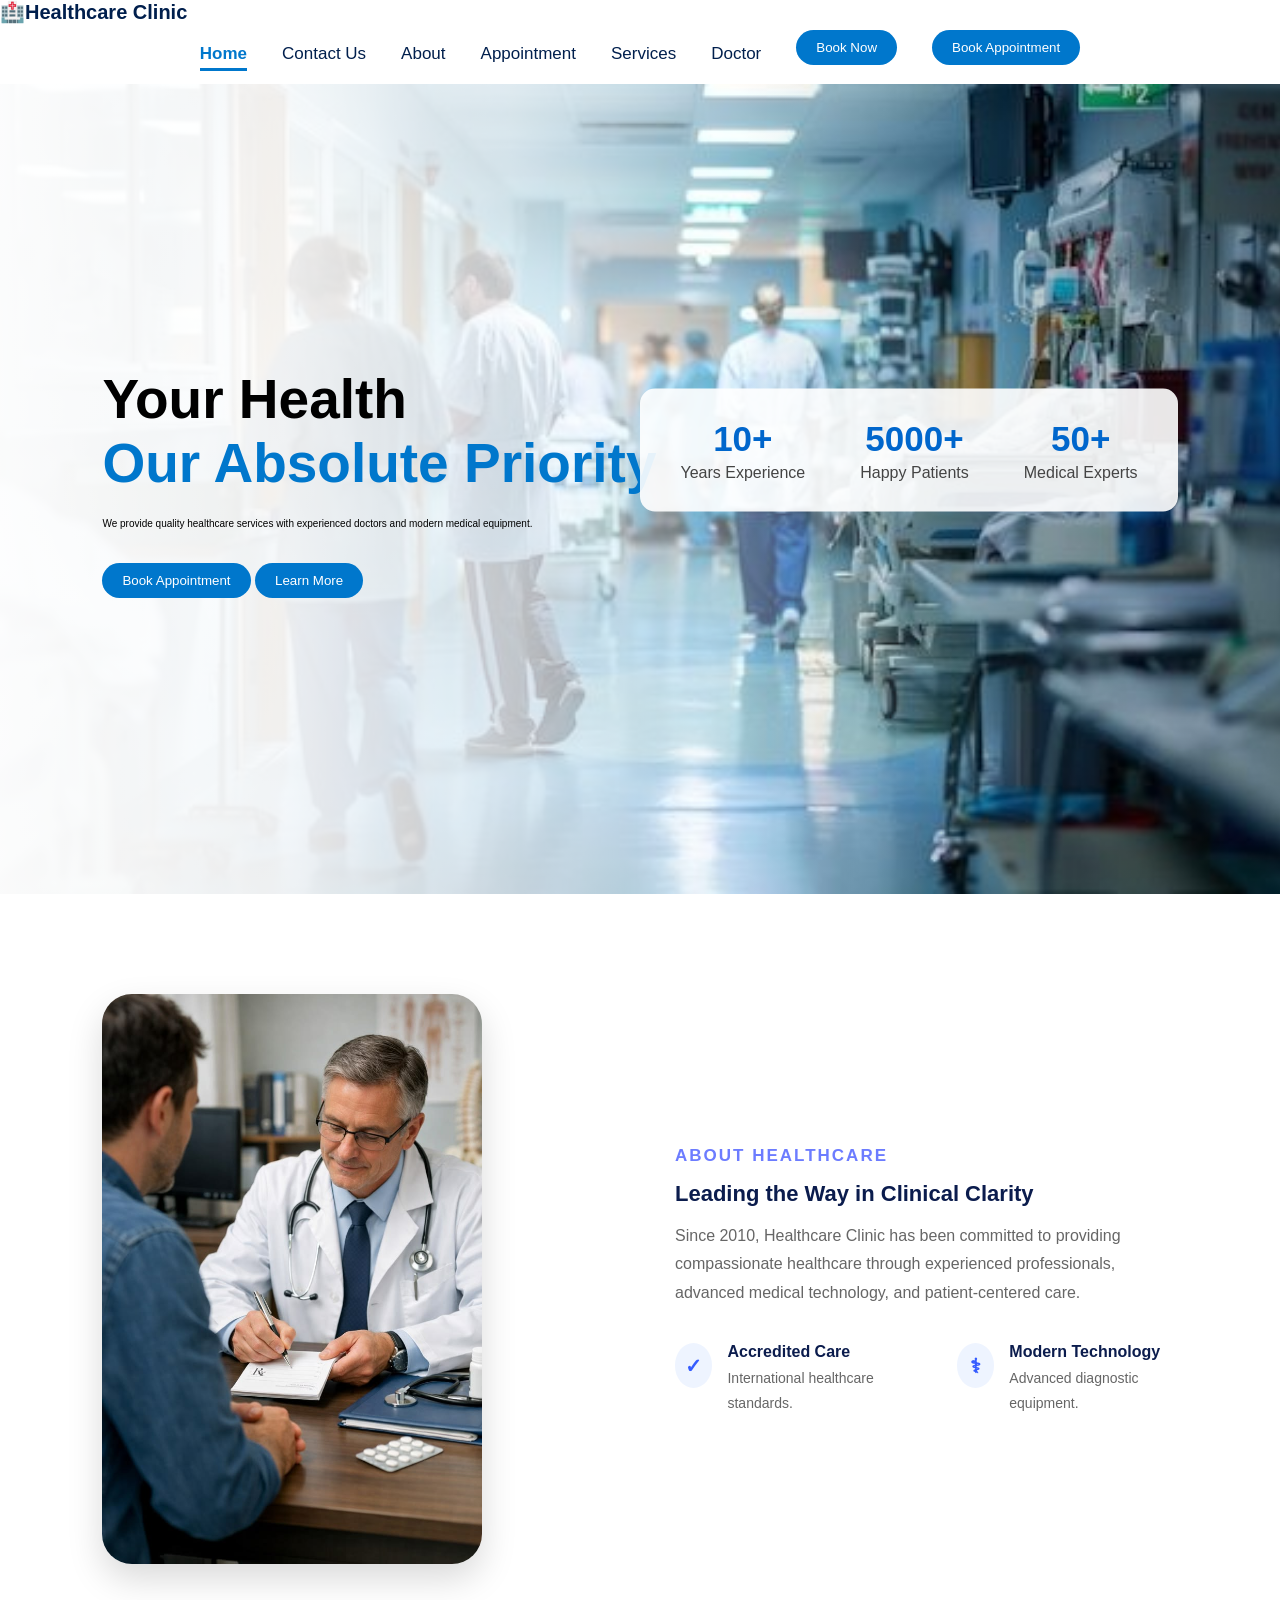
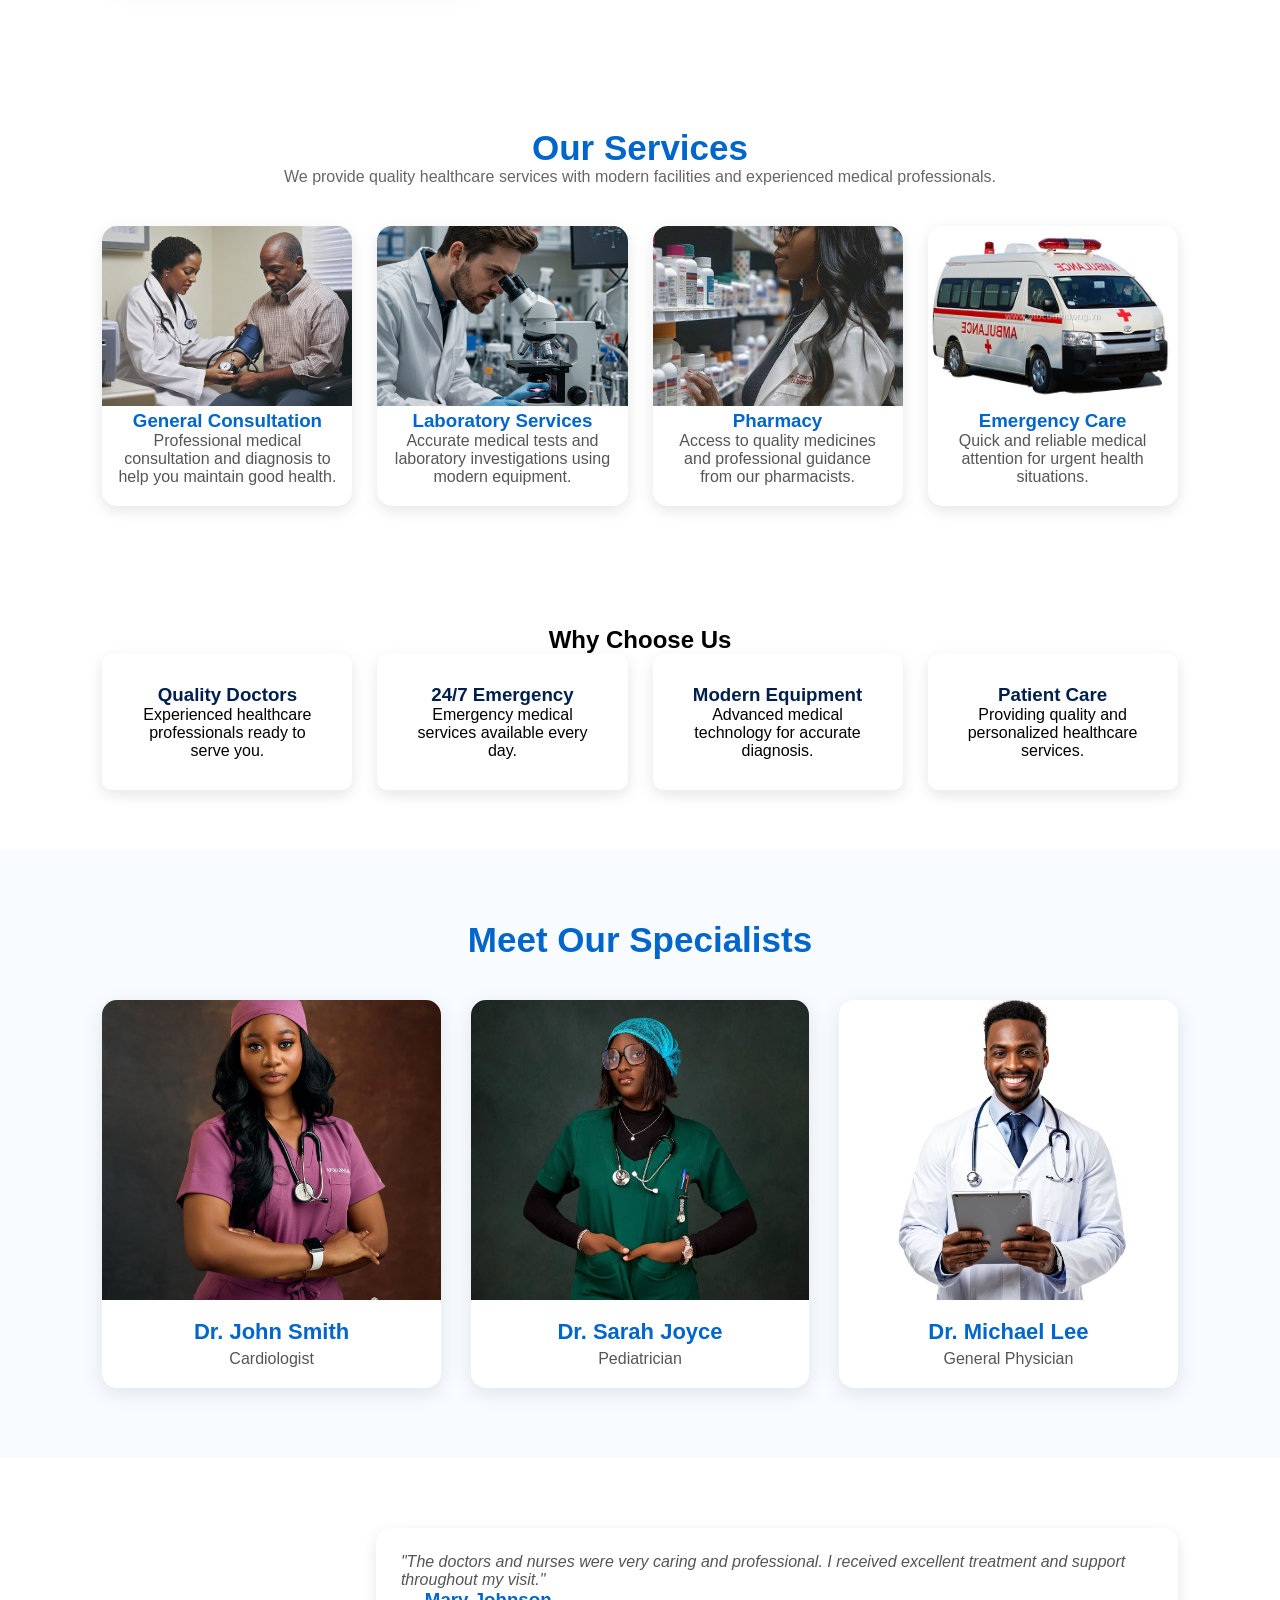
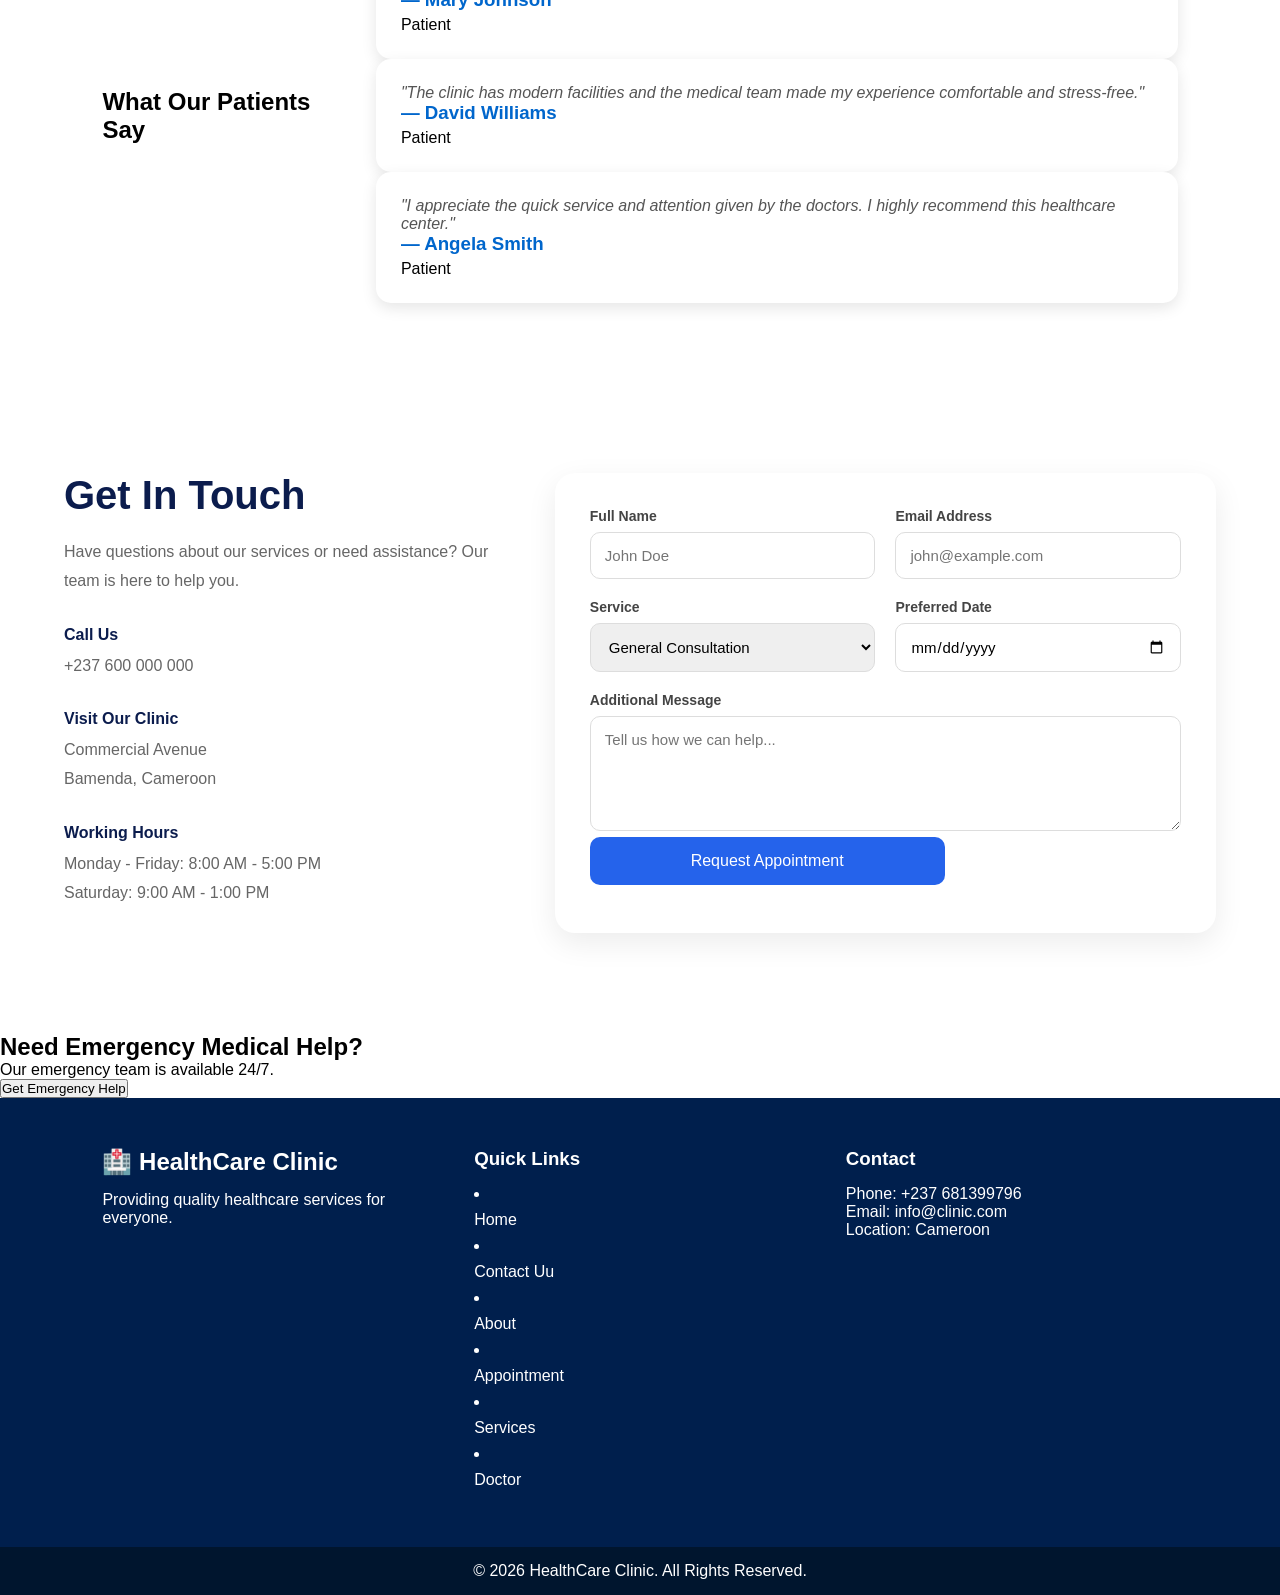
==== index.html @ 5aea4e6e "Update all pages and use javascript on my pages" ====
<!DOCTYPE html>
<html lang="en">
<head>
    <meta charset="UTF-8">
    <meta name="viewport" content="width=device-width, initial-scale=1.0">
    <title>Home</title>
    <link rel="stylesheet" href="/style/style.css">
</head>
<body>
    <div id="header"></div>
    <div id="bookAppointment"></div>

    </div>
    <section class="hero">

    <div class="hero-section">
        <h1><span style="color: black;">Your Health</span><br> Our Absolute  Priority</h1>

        <p>
            We provide quality healthcare services with experienced
            doctors and modern medical equipment.
        </p>

        <button id="BookAppointment" class="btn3">Book Appointment</button>
        <button class="btn3">Learn More</button>
    </div>

    <div class="hero-img">
        
       
    </div>

</section>
<section class="stats">

    <div>
        <h2>10+</h2>
        <p>Years Experience</p>
    </div>

    <div>
        <h2>5000+</h2>
        <p>Happy Patients</p>
    </div>

    <div>
        <h2>50+</h2>
        <p>Medical Experts</p>
    </div>

</section>




    
    <section class="about">

    <div class="about-image">
        <img src="images/consultation2.jpg" alt="Doctor">
    </div>

    <div class="about-content">

        <span class="about-tag">ABOUT HEALTHCARE</span>

        <h2>Leading the Way in Clinical Clarity</h2>

        <p>
            Since 2010, Healthcare Clinic has been committed to providing
            compassionate healthcare through experienced professionals,
            advanced medical technology, and patient-centered care.
        </p>

        <div class="about-features">

            <div class="feature-item">
                <div class="icon">✓</div>

                <div>
                    <h4>Accredited Care</h4>
                    <p>International healthcare standards.</p>
                </div>
            </div>

            <div class="feature-item">
                <div class="icon">⚕</div>

                <div>
                    <h4>Modern Technology</h4>
                    <p>Advanced diagnostic equipment.</p>
                </div>
            </div>

        </div>

    </div>

</section>

<section class="services">

    <h2>Our Services</h2>
    <p class="service-intro">
        We provide quality healthcare services with modern facilities and experienced medical professionals.
    </p>

    <div class="service-container">

        <div class="service-card">
            <img src="images/consultation.jpg" alt="General Consultation">
            <h3>General Consultation</h3>
            <p>
                Professional medical consultation and diagnosis to help you maintain good health.
            </p>
        </div>


        <div class="service-card">
            <img src="images/laboratory.jpg" alt="Laboratory Services">
            <h3>Laboratory Services</h3>
            <p>
                Accurate medical tests and laboratory investigations using modern equipment.
            </p>
        </div>


        <div class="service-card">
            <img src="images/pharmacy.jpg" alt="Pharmacy">
            <h3>Pharmacy</h3>
            <p>
                Access to quality medicines and professional guidance from our pharmacists.
            </p>
        </div>


        <div class="service-card">
            <img src="images/emergency.jpg" alt="Emergency Care">
            <h3>Emergency Care</h3>
            <p>
                Quick and reliable medical attention for urgent health situations.
            </p>
        </div>

    </div>

</section>
<!--Features-->
    <section class="features">

    <h1>Why Choose Us</h1>

    <div class="feature-container">

        <div class="feature">
            <h3> Quality Doctors</h3>
            <p>Experienced healthcare professionals ready to serve you.</p>
        </div>

        <div class="feature">
            <h3> 24/7 Emergency</h3>
            <p>Emergency medical services available every day.</p>
        </div>

        <div class="feature">
            <h3> Modern Equipment</h3>
            <p>Advanced medical technology for accurate diagnosis.</p>
        </div>

        <div class="feature">
            <h3> Patient Care</h3>
            <p>Providing quality and personalized healthcare services.</p>
        </div>

    </div>

</section>
    <section class="doctors">

<h2>Meet Our Specialists</h2>


<div class="doctor-container">


<div class="doctor-card">
<img src="images/ladie.jpg">
<h3>Dr. John Smith</h3>
<p>Cardiologist</p>
</div>


<div class="doctor-card">
<img src="images/pick.jpg">
<h3>Dr. Sarah Joyce</h3>
<p>Pediatrician</p>
</div>


<div class="doctor-card">
<img src="images/doctor michel.jpg">
<h3>Dr. Michael Lee</h3>
<p>General Physician</p>
</div>


</div>

</section>

<section class="testimonials">

    <h2>What Our Patients Say</h2>

    <div class="testimonial-container">

        <div class="testimonial-card">
            <p>
                "The doctors and nurses were very caring and professional.
                I received excellent treatment and support throughout my visit."
            </p>
            <h3>— Mary Johnson</h3>
            <span>Patient</span>
        </div>


        <div class="testimonial-card">
            <p>
                "The clinic has modern facilities and the medical team
                made my experience comfortable and stress-free."
            </p>
            <h3>— David Williams</h3>
            <span>Patient</span>
        </div>


        <div class="testimonial-card">
            <p>
                "I appreciate the quick service and attention given by the
                doctors. I highly recommend this healthcare center."
            </p>
            <h3>— Angela Smith</h3>
            <span>Patient</span>
        </div>

    </div>

</section>
<section class="contact-section">

    <div class="contact-info">

        <h2>Get In Touch</h2>

        <p>
            Have questions about our services or need assistance?
            Our team is here to help you.
        </p>

        <div class="contact-item">
            <h4>Call Us</h4>
            <p>+237 600 000 000</p>
        </div>

        <div class="contact-item">
            <h4>Visit Our Clinic</h4>
            <p>
                Commercial Avenue<br>
                Bamenda, Cameroon
            </p>
        </div>

        <div class="contact-item">
            <h4>Working Hours</h4>
            <p>
                Monday - Friday: 8:00 AM - 5:00 PM<br>
                Saturday: 9:00 AM - 1:00 PM
            </p>
        </div>

    </div>

    <div class="contact-form">

        <form>

            <div class="form-row">

                <div class="form-group">
                    <label>Full Name</label>
                    <input type="text" placeholder="John Doe">
                </div>

                <div class="form-group">
                    <label>Email Address</label>
                    <input type="email" placeholder="john@example.com">
                </div>

            </div>

            <div class="form-row">

                <div class="form-group">
                    <label>Service</label>

                    <select>
                        <option>General Consultation</option>
                        <option>Specialist Appointment</option>
                        <option>Laboratory</option>
                        <option>Pharmacy</option>
                    </select>
                </div>

                <div class="form-group">
                    <label>Preferred Date</label>
                    <input type="date">
                </div>

            </div>

            <div class="form-group">
                <label>Additional Message</label>
                <textarea rows="5" placeholder="Tell us how we can help..."></textarea>
            </div>

            <button type="submit" class="btn">
                Request Appointment
            </button>

        </form>

    </div>

</section>

<section class="emergency">

<h2>Need Emergency Medical Help?</h2>

<p>Our emergency team is available 24/7.</p>

<button>Get Emergency Help</button>

</section>

<div id="footer"></div>



    
    <script>
        const btn = document.getElementById("btn");
btn.addEventListener("click", function(){
    btn.textContent = "Appointment Booked";
    
    btn.style.backgroundColor = "green";
    btn.style.transform = "scale(0.95)";
    setTimeout(() => {
        btn.style.transform ="scale(1)";
        
    }, 150);
})
let heading = document.getElementById("title");
heading.textContent = "Welcome to our Clinic";
    </script>
</body>
<script src="/script/script.js"></script>
    <script src="/script/header.js"></script>
    <script src="/script/layout.js"></script>
    <script src="/script/home.js"></script>
</html>
---- style/style.css ----
:root{
    --pramary-color:#001f4d;
    --secondary-color: #007bff;
    --text-color: #ffffff;

}
.flex{
    display: flex;
    flex-wrap: wrap;
    justify-content: center;
    gap: 30ox;
    text-decoration: none;
    list-style: none;
}
/* Reset */
*{
    margin:0;
    padding:0;
    box-sizing:border-box;
    font-family:Arial, Helvetica, sans-serif;
}

/* Header */
header{
    display:flex;
    justify-content:space-between;
    align-items:center;
    padding:20px 8%;
    background:#fff;
    box-shadow:0 2px 10px rgba(0,0,0,0.1);
    
    top:0;
   
    z-index:1000;
    
}

/* Logo */
.logo{
    font-size:24px;
    font-weight:bold;
    color:var(--pramary-color);
}

/* Navigation */
.navbar{
    flex:1;
    display:flex;
    justify-content:center;
    background:white;
    
    width: 100%;
    height: 60px;
    top: 0;
   
    
}

.nav-links{
    display:flex;
    list-style:none;
    gap:35px;
    align-items:center;
    
}

.nav-links li{
    list-style:none;
}

.nav-links a{
    text-decoration:none;
    color:var(--pramary-color);
    font-size:17px;
    font-weight:500;
    transition:0.3s;
}

.nav-links a:hover{
    color:#0077cc;
}
.nav-links a.active{
    color:#0077cc;
    font-weight:bold;
    border-bottom:3px solid #0077cc;
    padding-bottom:5px;
}

/* Button */
.btn{
    background-color: var(--secondary-color);
    color:var(--text-color);
    border:none;
    padding:10px 20px;
    border-radius:30px;
    font: size 10px;px;
    cursor:pointer;
    transition:0.3s;
    justify-content: flex-end;
    margin-bottom: 13px;
}
.btn3{
    background:#0077cc;
    border:none;
    padding:10px 20px;
    border-radius:30px;
    font: size 10px;px;
    cursor:pointer;
    color: white;
    margin-bottom: 13px;
}

.btn:hover{
    background:#005fa3;
    transform:scale(1.05);
}
.hero {
    height: 90vh;

    background:
        linear-gradient(
            90deg,
            rgba(255,255,255,0.98) 0%,
            rgba(255,255,255,0.92) 22%,
            rgba(255,255,255,0.75) 40%,
            rgba(255,255,255,0.35) 58%,
            rgba(0,0,0,0.15) 75%,
            rgba(0,0,0,0.30) 100%
        ),
        url("../images/bannaer\ 3.jpg");

    background-size: cover;
    background-position: center;
    background-repeat: no-repeat;

    display: flex;
    align-items: center;
    padding: 0 8%;
}

.hero-section{
    max-width:600px;
}

.hero-section h1{
    font-size:55px;
    color:#0077cc;
    margin-bottom:20px;
}

.hero-section p{
    font-size:10px;
    color:black;
    line-height:1.8;
    margin-bottom:30px;
}
.stats {
    position: absolute;
    right: 8%;
    top: 50%;
    transform: translateY(-50%);

    display: flex;
    gap: 15px;

    background: rgba(255,255,255,0.9);
    padding: 20px;
    border-radius: 15px;
}


.stats div {
    text-align: center;
    padding: 10px 20px;
}


.stats h2 {
    color: #0066cc;
    font-size: 35px;
    margin: 0;
}


.stats p {
    color: #444;
    margin-top: 5px;
}

.about{
    display:flex;
    align-items:center;
    justify-content:space-between;
    gap:70px;
    padding:100px 8%;
    background:#fff;
}

.about-image{
    flex:1;
}

.about-image img{
    width:100%;
    max-width:380px;
    border-radius:30px;
    box-shadow:0 15px 35px rgba(0,0,0,.15);
    height: auto;
}

.about-content{
    flex:1;
}

.about-tag{
    color:#6c7cff;
    font-size:17px;
    font-weight:bold;
    letter-spacing:2px;
}

.about-content h2{
    font-size:22px;
    color:#0b1c4d;
    margin:15px 0;
}

.about-content p{
    color:#666;
    line-height:1.8;
    margin-bottom:35px;
}

.about-features{
    display:flex;
    gap:50px;
}

.feature-item{
    display:flex;
    gap:15px;
    align-items:flex-start;
}

.icon{
    width:45px;
    height:45px;
    background:#eef4ff;
    color:#355CFF;
    border-radius:50%;
    display:flex;
    justify-content:center;
    align-items:center;
    font-weight:bold;
    font-size:20px;
}

.feature-item h4{
    color:#0b1c4d;
    margin-bottom:5px;
}

.feature-item p{
    font-size:14px;
    margin:0;
}
.services {
    padding: 60px 8%;
    text-align: center;
}


.services h2 {
    font-size: 35px;
    color: #0066cc;
}


.service-intro {
    color: #666;
    margin-bottom: 40px;
}


.service-container {
    display: grid;
    grid-template-columns: repeat(4, 1fr);
    gap: 25px;
}


.service-card {
    background: white;
    border-radius: 15px;
    overflow: hidden;
    box-shadow: 0 5px 15px rgba(0,0,0,0.1);
    transition: 0.3s;
}


.service-card:hover {
    transform: translateY(-10px);
}


.service-card img {
    width: 100%;
    height: 180px;
    object-fit: cover;
}


.service-card h3 {
    color: #0066cc;
}


.service-card p {
    padding: 0 15px 20px;
    color: #555;
}
.doctors {
    padding: 70px 8%;
    text-align: center;
    background: #f8fbff;
}

.doctors h2 {
    font-size: 35px;
    color: #0066cc;
    margin-bottom: 40px;
}


.doctor-container {
    display: grid;
    grid-template-columns: repeat(3, 1fr);
    gap: 30px;
}


.doctor-card {
    background: white;
    border-radius: 15px;
    overflow: hidden;
    box-shadow: 0 5px 20px rgba(0,0,0,0.1);
    transition: 0.3s;
}


.doctor-card:hover {
    transform: translateY(-10px);
}


.doctor-card img {
    width: 100%;
    height: 300px;
    object-fit: cover;
}


.doctor-card h3 {
    color: #0066cc;
    font-size: 22px;
    margin: 15px 0 5px;
}


.doctor-card p {
    color: #555;
    font-size: 16px;
    margin-bottom: 20px;
}
.features{
    padding:60px 8%;
    text-align:center;
}


.feature-container{
    display:grid;
    grid-template-columns:repeat(4,1fr);
    gap:25px;
}


.feature{
    background:white;
    padding:30px;
    border-radius:10px;
    box-shadow:0 5px 15px rgba(0,0,0,0.1);
    transition:0.3s;
}


.feature:hover{
    transform:translateY(-10px);
}


.feature h3{
    color:#001f4d;
}

.testimonials {
    padding: 70px 8%;
    display: flex;
    align-items: center;
    gap: 50px;
}



.testimonial-title {
    width: 40%;
}

.testimonial-title h2 {
    font-size: 15px;
    color: #0066cc;
}

.testimonial-title p {
    color: #555;
    line-height: 1.6;
}



.testimonial-content {
    width: 60%;
    display: flex;
    gap: 20px;
}


.testimonial-card {
    background: white;
    padding: 25px;
    border-radius: 15px;
    box-shadow: 0 5px 15px rgba(0,0,0,0.1);
}


.testimonial-card p {
    font-style: italic;
    color: #555;
}


.testimonial-card h3 {
    color: #0066cc;
    margin-bottom: 5px;
}
.contact-section{
    width:90%;
    max-width:1200px;
    margin:100px auto;
    display:grid;
    grid-template-columns:1fr 1.5fr;
    gap:50px;
    align-items:start;
}

.contact-info h2{
    font-size:40px;
    color:#0b1c4d;
    margin-bottom:20px;
}

.contact-info p{
    color:#666;
    line-height:1.8;
}

.contact-item{
    margin-top:30px;
}

.contact-item h4{
    color:#0b1c4d;
    margin-bottom:8px;
}

.contact-form{
    background:#fff;
    padding:35px;
    border-radius:20px;
    box-shadow:0 10px 30px rgba(0,0,0,.08);
}

.form-row{
    display:grid;
    grid-template-columns:1fr 1fr;
    gap:20px;
    margin-bottom:20px;
}

.form-group{
    display:flex;
    flex-direction:column;
}

.form-group label{
    font-size:14px;
    font-weight:600;
    margin-bottom:8px;
    color:#444;
}

.form-group input,
.form-group select,
.form-group textarea{
    padding:14px;
    border:1px solid #ddd;
    border-radius:10px;
    font-size:15px;
    outline:none;
}

.form-group input:focus,
.form-group select:focus,
.form-group textarea:focus{
    border-color:#2563eb;
}

.btn{
    width: 60%;
    padding:15px;
    border:none;
    background:#2563eb;
    color:white;
    font-size:16px;
    border-radius:10px;
    cursor:pointer;
    justify-content: flex-end;
    margin-top: 6px;
}

.btn:hover{
    background:#1d4ed8;
}



.footer-container{
    display:flex;
    justify-content:space-between;
    gap:40px;
    padding:50px 8%;
    background:#001f4d;
    color:white;
}


.footer-section{
    flex:1;
}


.footer-section h2,
.footer-section h3{
    margin-bottom:15px;
}


.footer-section a{
    display:block;
    color:white;
    text-decoration:none;
    margin:8px 0;
}


.footer-section a:hover{
    color:#00bfff;
}


.footer-bottom{
    text-align:center;
    background:#00152e;
    color:white;
    padding:15px;
}




/* Tablets */
@media (max-width: 1024px){

    header{
        padding:20px 5%;
    }

    .nav-links{
        gap:20px;
    }


    .hero{
        height:auto;
        min-height:80vh;
        padding:60px 5%;
    }


    .hero-section h1{
        font-size:45px;
    }


    .stats{
        position:relative;
        right:auto;
        top:auto;
        transform:none;
        margin-top:30px;
        flex-wrap:wrap;
    }


    .about{
        padding:70px 5%;
        gap:40px;
    }


    .service-container{
        grid-template-columns:repeat(2,1fr);
    }


    .doctor-container{
        grid-template-columns:repeat(2,1fr);
    }


    .feature-container{
        grid-template-columns:repeat(2,1fr);
    }


    .contact-section{
        width:90%;
    }

}


/* Mobile Devices */
@media(max-width:768px){


    /* Header */

    header{
        flex-direction:column;
        gap:20px;
        padding:20px;
    }


    .navbar{
        height:auto;
    }


    .nav-links{
        flex-direction:column;
        gap:15px;
    }


    /* Hero */

    .hero{
        height:auto;
        padding:60px 20px;
        text-align:center;
    }


    .hero-section{
        max-width:100%;
    }


    .hero-section h1{
        font-size:35px;
    }


    .hero-section p{
        font-size:16px;
    }


    .stats{
        display:flex;
        flex-direction:column;
        width:100%;
    }



    /* About */

    .about{
        flex-direction:column;
        text-align:center;
        padding:50px 20px;
    }


    .about-image img{
        max-width:100%;
    }


    .about-features{
        flex-direction:column;
        gap:20px;
    }



    /* Services */

    .services{
        padding:50px 20px;
    }


    .service-container{
        grid-template-columns:1fr;
    }


    .service-card img{
        height:220px;
    }



    /* Doctors */

    .doctors{
        padding:50px 20px;
    }


    .doctor-container{
        grid-template-columns:1fr;
    }


    .doctor-card img{
        height:280px;
    }



    /* Features */

    .features{
        padding:50px 20px;
    }


    .feature-container{
        grid-template-columns:1fr;
    }



    /* Testimonials */

    .testimonials{
        flex-direction:column;
        padding:50px 20px;
    }


    .testimonial-title,
    .testimonial-content{
        width:100%;
    }


    .testimonial-content{
        flex-direction:column;
    }



    /* Contact */

    .contact-section{
        grid-template-columns:1fr;
        margin:50px auto;
    }


    .contact-info h2{
        font-size:30px;
    }


    .form-row{
        grid-template-columns:1fr;
    }


    .btn{
        width:100%;
    }



    /* Footer */

    .footer-container{
        flex-direction:column;
        text-align:center;
        padding:40px 20px;
    }


    .footer-section a{
        text-align:center;
    }


}



/* Small phones */

@media(max-width:480px){


    .logo{
        font-size:20px;
    }


    .hero-section h1{
        font-size:28px;
    }


    .services h2,
    .doctors h2{
        font-size:28px;
    }


    .service-card,
    .doctor-card,
    .feature{
        width:100%;
    }


    .contact-form{
        padding:20px;
    }


    .footer-bottom{
        font-size:14px;
    }

}
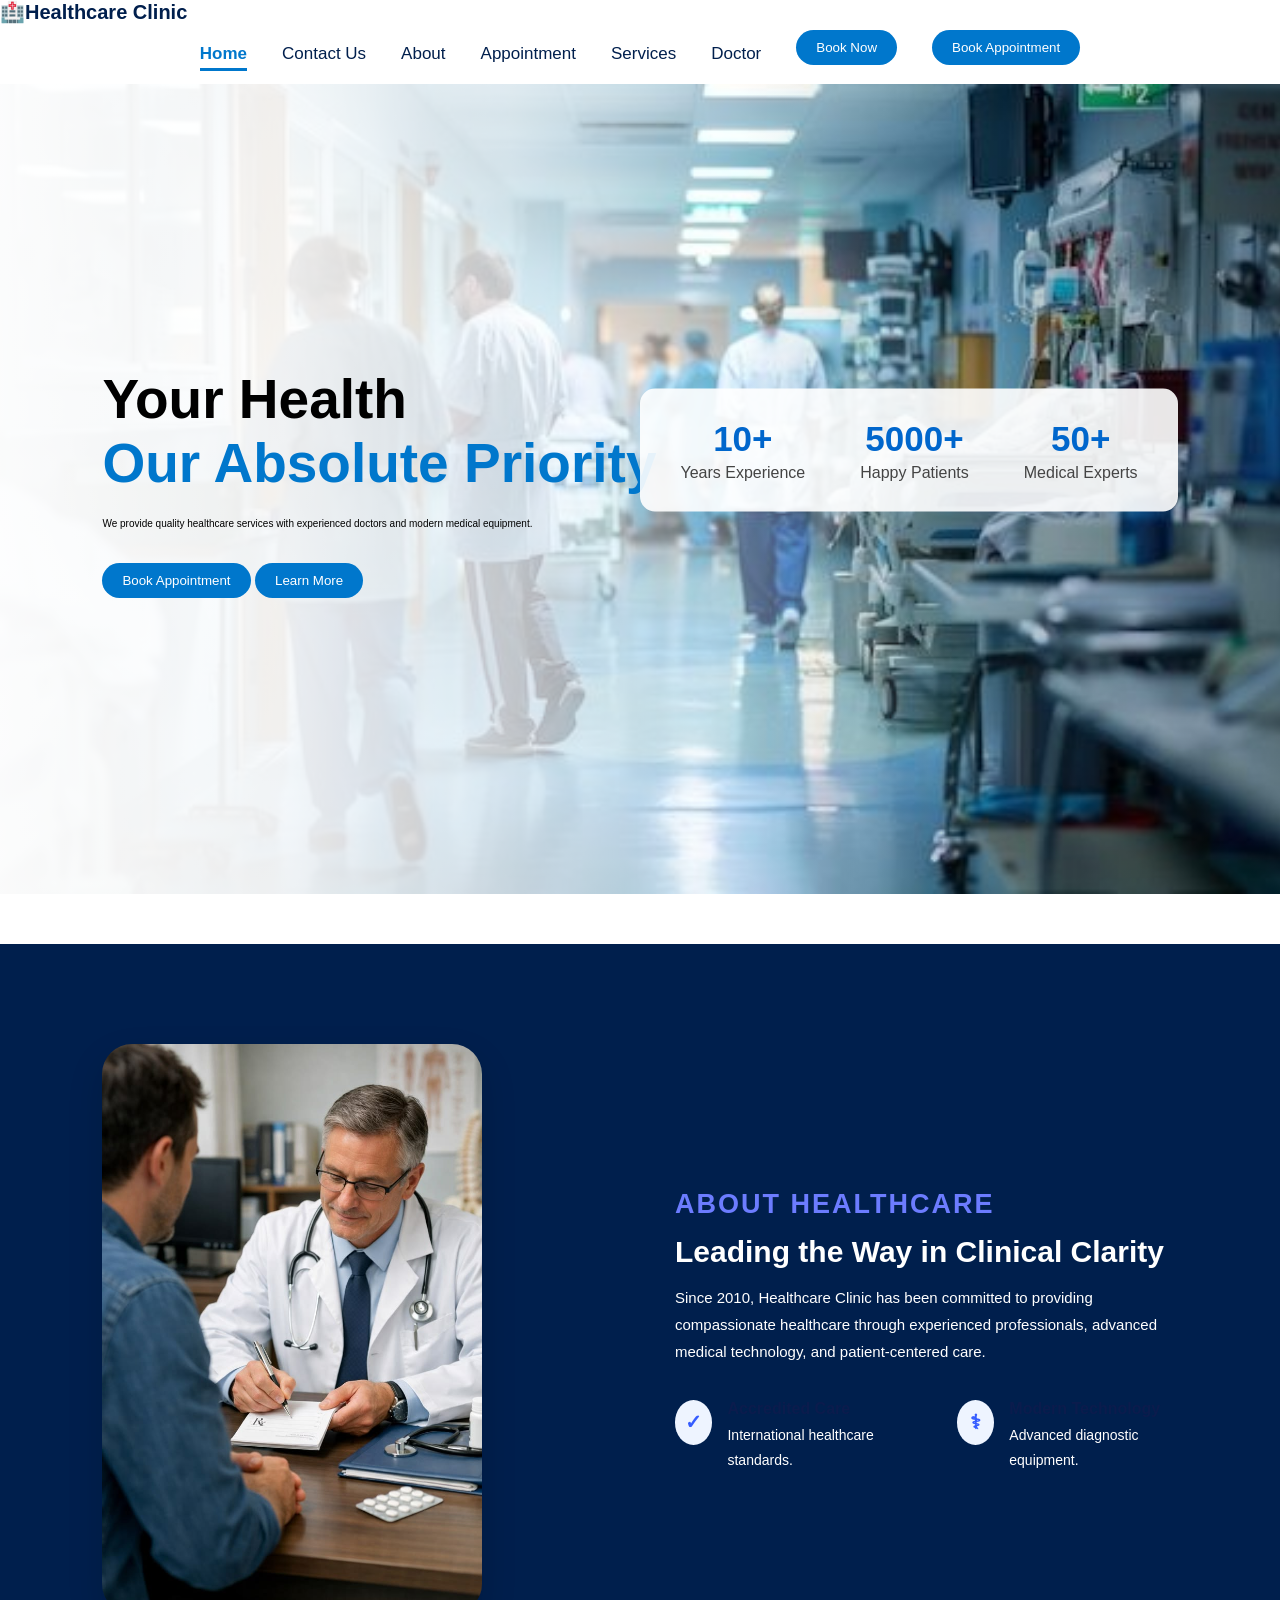
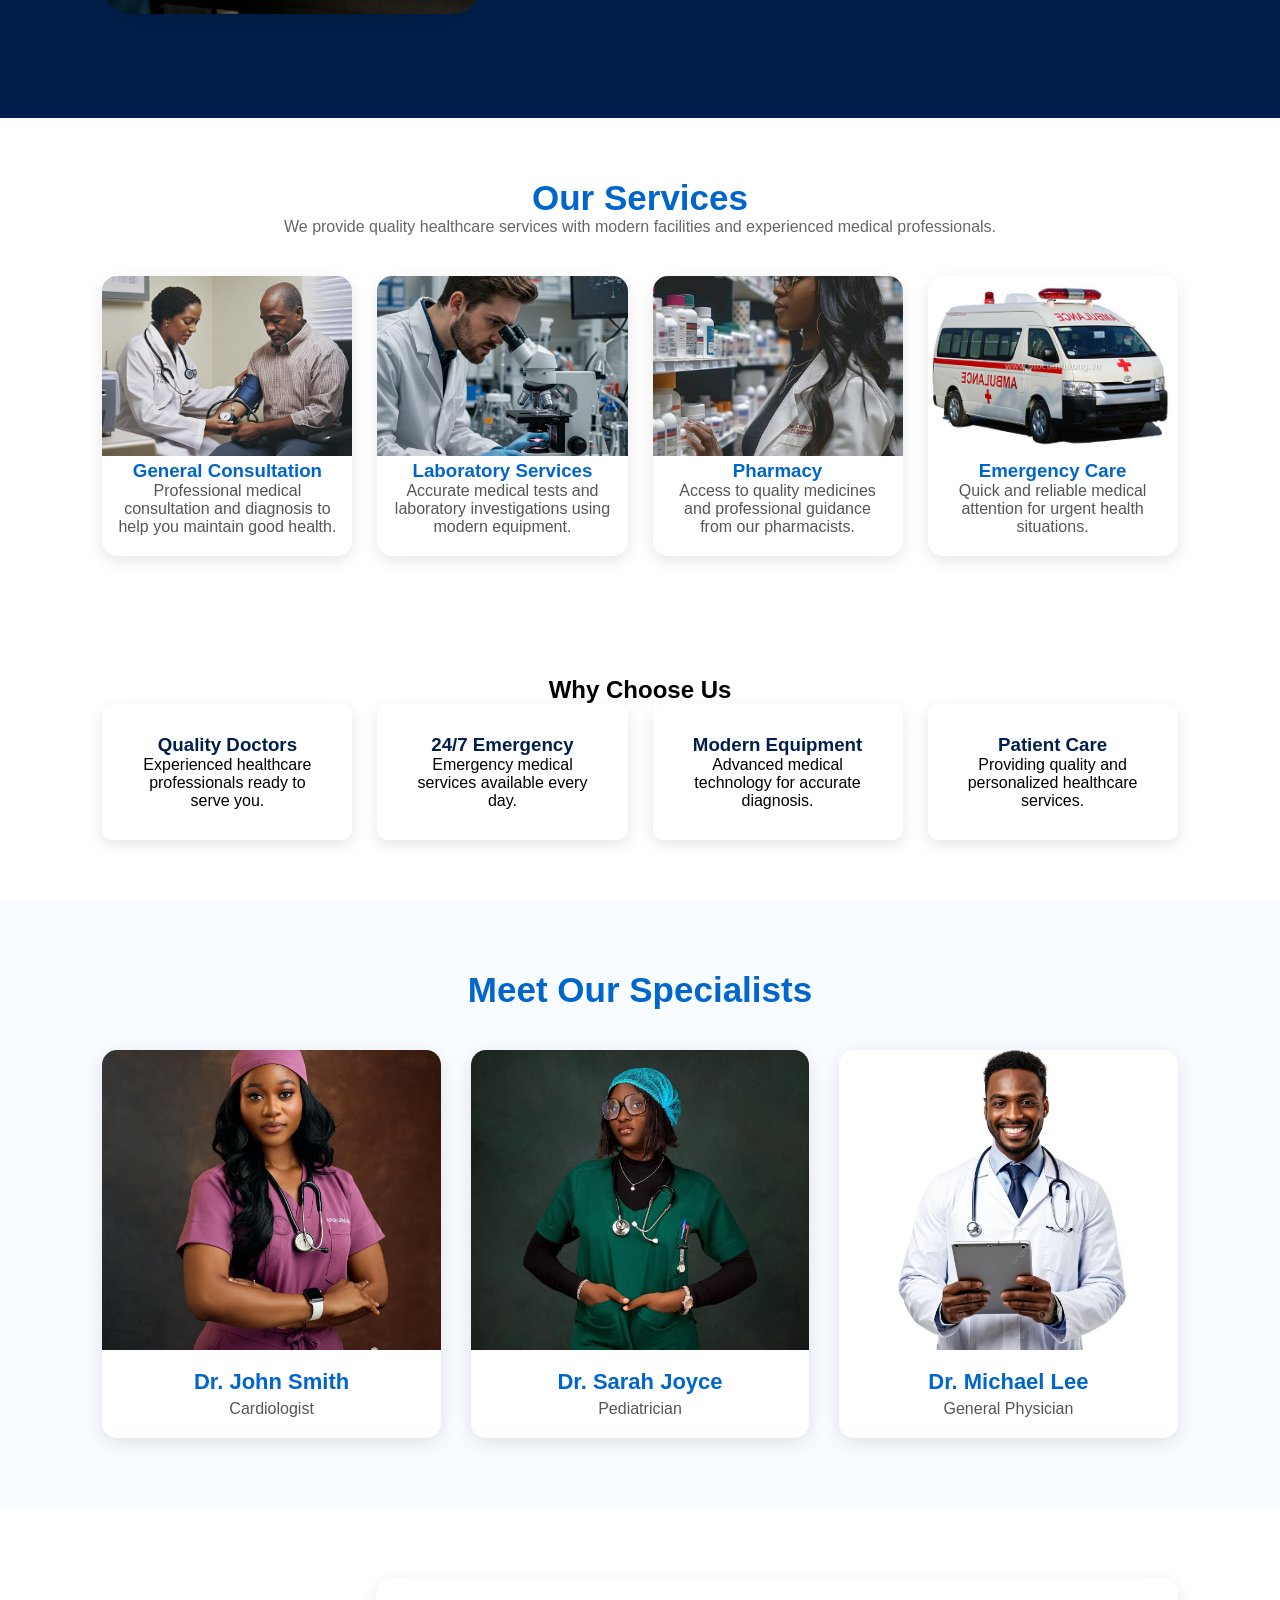
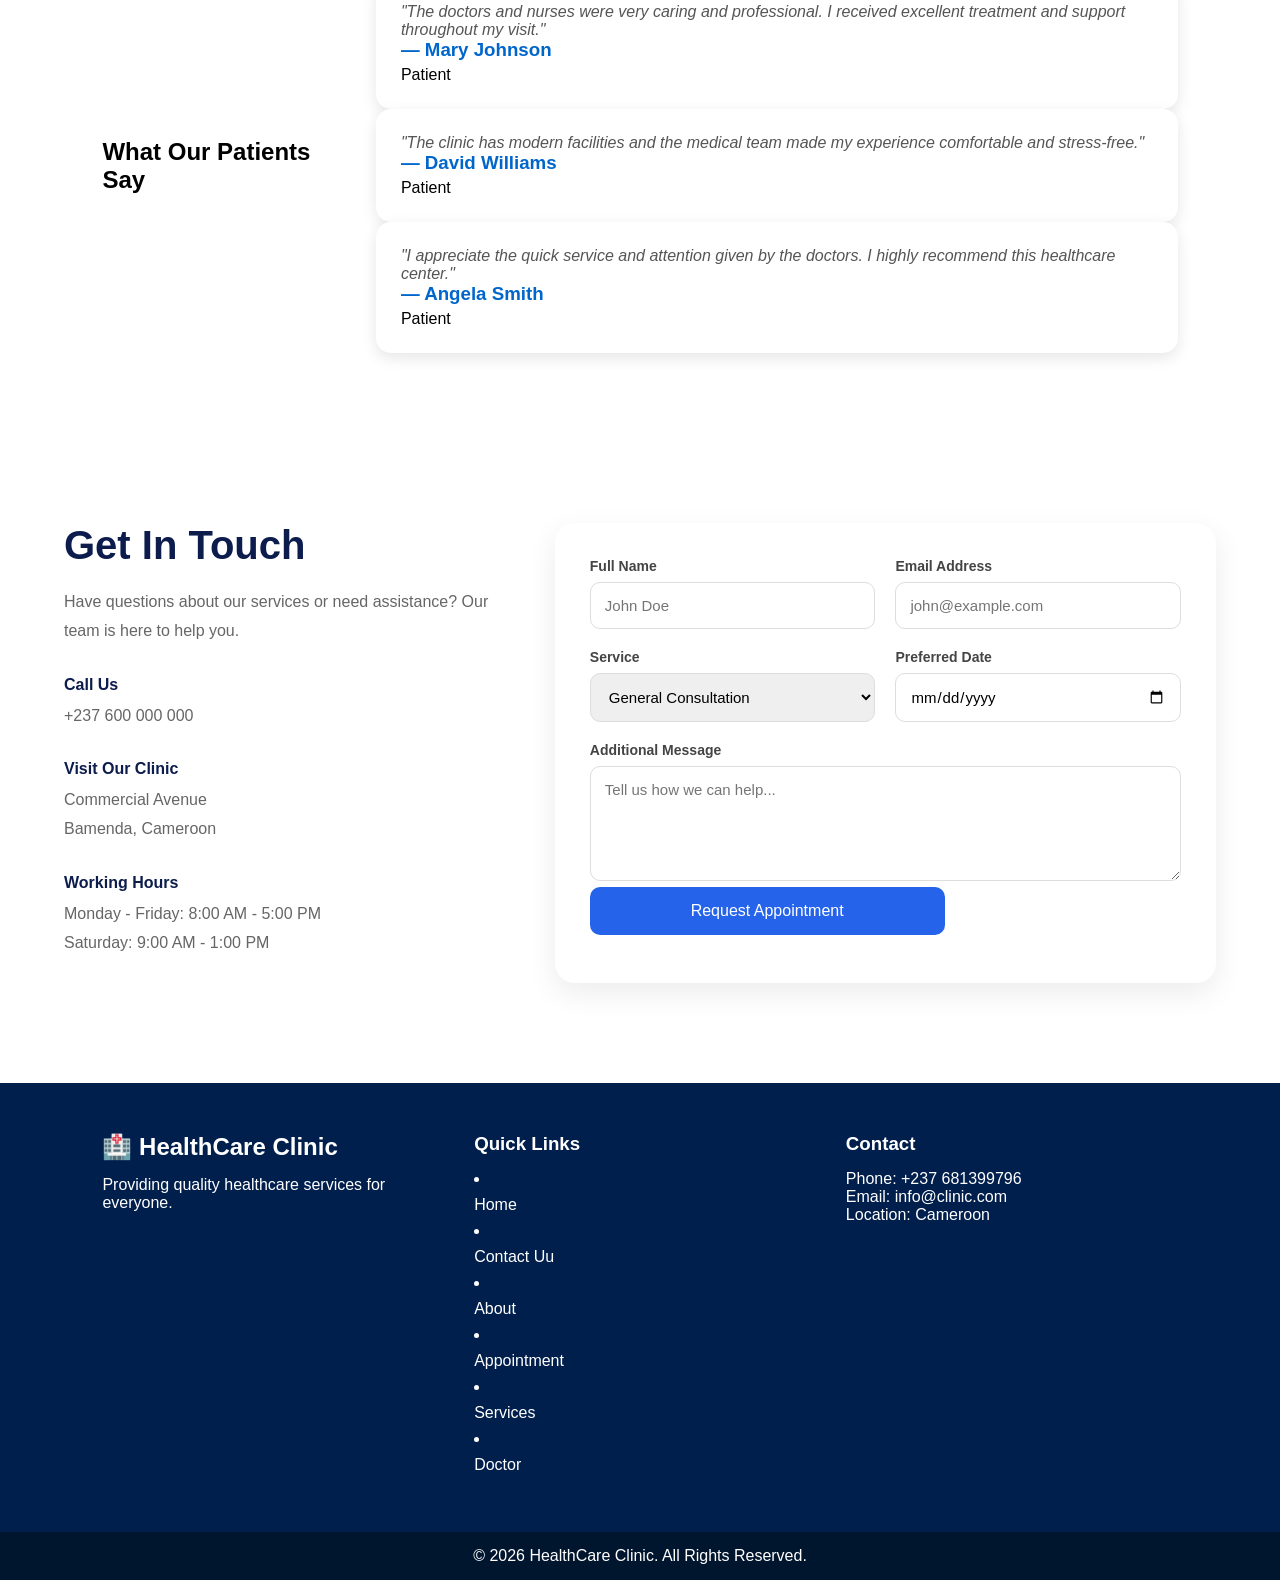
==== commit 855d282e: "README file updated with netlify link and git repository link" ====
--- a/index.html
+++ b/index.html
@@ -333,15 +333,7 @@
 
 </section>
 
-<section class="emergency">
-
-<h2>Need Emergency Medical Help?</h2>
-
-<p>Our emergency team is available 24/7.</p>
-
-<button>Get Emergency Help</button>
-
-</section>
+
 
 <div id="footer"></div>
 
--- a/style/style.css
+++ b/style/style.css
@@ -194,6 +194,8 @@
     gap:70px;
     padding:100px 8%;
     background:#fff;
+    background-color: var(--pramary-color);
+    margin-top: 50px;
 }
 
 .about-image{
@@ -214,21 +216,22 @@
 
 .about-tag{
     color:#6c7cff;
-    font-size:17px;
+    font-size:27px;
     font-weight:bold;
     letter-spacing:2px;
 }
 
 .about-content h2{
-    font-size:22px;
-    color:#0b1c4d;
+    font-size:30px;
+    color:var(--text-color);
     margin:15px 0;
 }
 
 .about-content p{
-    color:#666;
+    color: var(--text-color);
     line-height:1.8;
     margin-bottom:35px;
+    font-size: 15px;
 }
 
 .about-features{
@@ -383,6 +386,15 @@
     grid-template-columns:repeat(4,1fr);
     gap:25px;
 }
+.feature:active {
+    background-color: var(--primary-color);
+    color: white;
+}
+
+.feature:active h1,
+.feature:active p {
+    color: white;
+}
 
 
 .feature{
